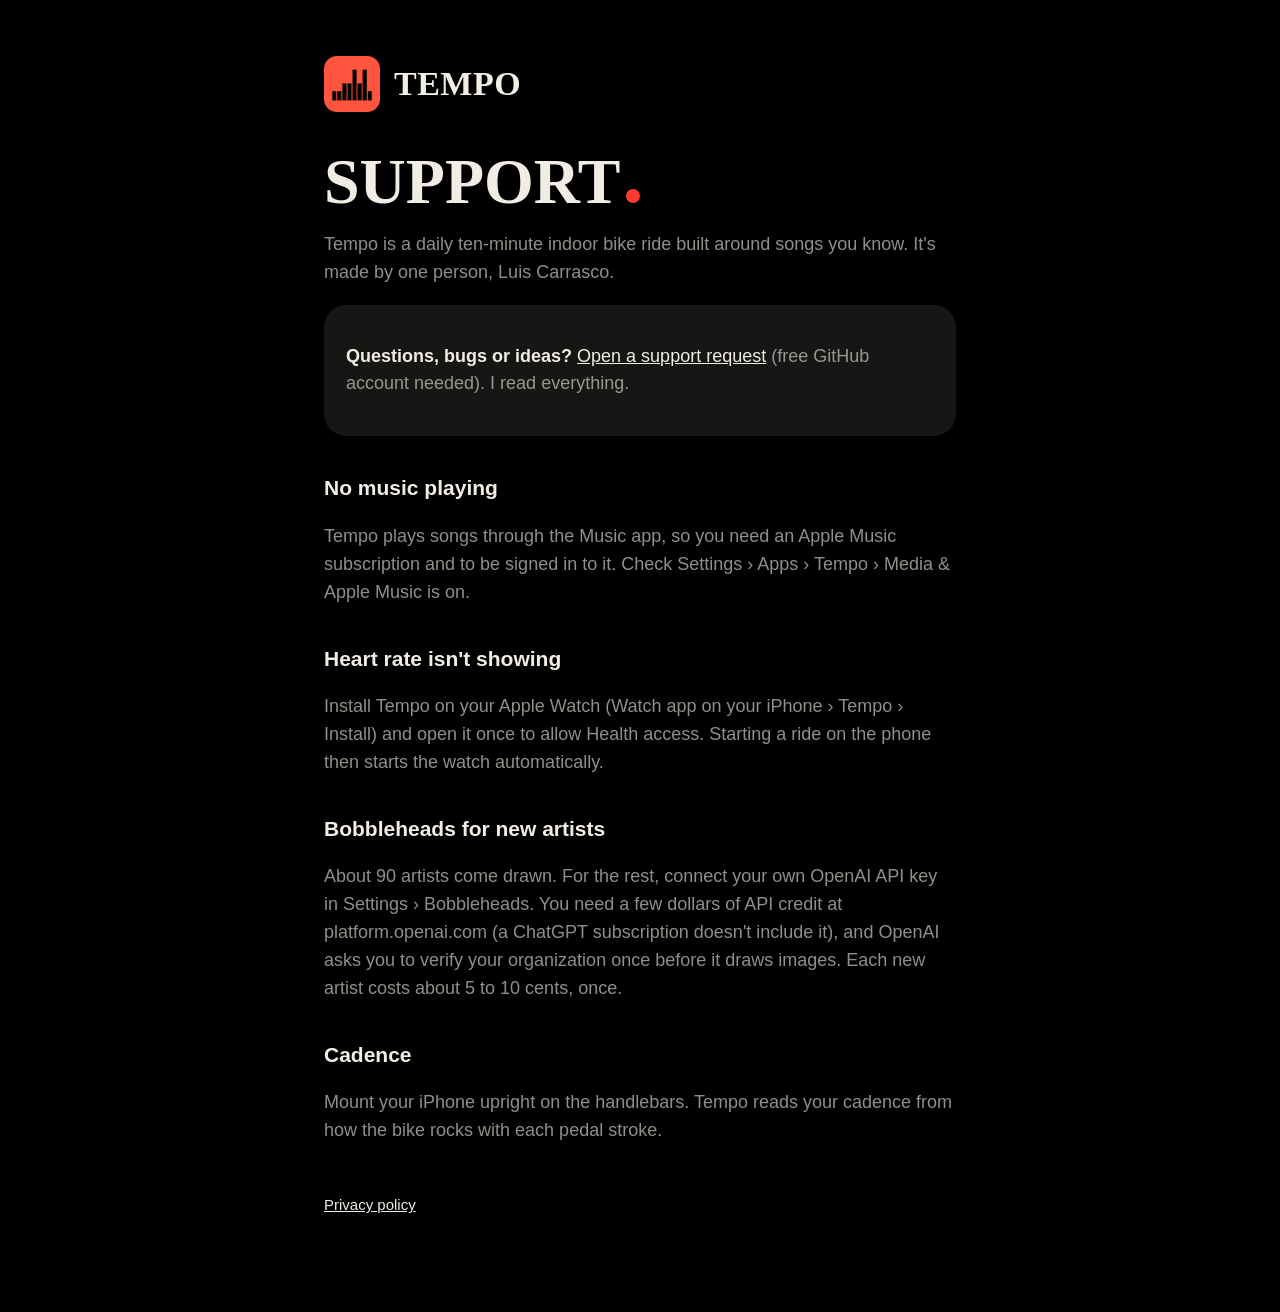
==== index.html @ 19a112bc "Tempo support and privacy pages Co-Authored-By: Claude Opus 5.5 <noreply@anthropic.com>" ====
<!doctype html>
<html lang="en">
<head>
<meta charset="utf-8"><meta name="viewport" content="width=device-width, initial-scale=1">
<title>Tempo · Support</title>
<link rel="icon" href="favicon.png"><link rel="stylesheet" href="style.css">
</head>
<body><main>
<a class="brand" href="./"><img src="icon.png" alt=""><span>TEMPO</span></a>
<h1>Support</h1>
<p>Tempo is a daily ten-minute indoor bike ride built around songs you know. It's made by one person, Luis Carrasco.</p>

<div class="card">
<p><strong>Questions, bugs or ideas?</strong> <a href="https://github.com/luiscarrascob/tempo-app/issues/new">Open a support request</a> (free GitHub account needed). I read everything.</p>
</div>

<h2>No music playing</h2>
<p>Tempo plays songs through the Music app, so you need an Apple Music subscription and to be signed in to it. Check Settings › Apps › Tempo › Media &amp; Apple Music is on.</p>

<h2>Heart rate isn't showing</h2>
<p>Install Tempo on your Apple Watch (Watch app on your iPhone › Tempo › Install) and open it once to allow Health access. Starting a ride on the phone then starts the watch automatically.</p>

<h2>Bobbleheads for new artists</h2>
<p>About 90 artists come drawn. For the rest, connect your own OpenAI API key in Settings › Bobbleheads. You need a few dollars of API credit at platform.openai.com (a ChatGPT subscription doesn't include it), and OpenAI asks you to verify your organization once before it draws images. Each new artist costs about 5 to 10 cents, once.</p>

<h2>Cadence</h2>
<p>Mount your iPhone upright on the handlebars. Tempo reads your cadence from how the bike rocks with each pedal stroke.</p>

<div class="links"><a href="privacy.html">Privacy policy</a></div>
</main></body>
</html>
---- style.css ----
:root { --paper: #F1EDE4; --dim: rgba(241,237,228,.6); --red: #FF3B2F; }
* { box-sizing: border-box; }
body { margin: 0; background: #000; color: var(--paper); font: 18px/1.55 -apple-system, BlinkMacSystemFont, "SF Pro Text", Helvetica, sans-serif; }
main { max-width: 680px; margin: 0 auto; padding: 56px 24px 96px; }
.brand { display: flex; align-items: center; gap: 14px; text-decoration: none; color: inherit; margin-bottom: 40px; }
.brand img { width: 56px; height: 56px; border-radius: 13px; }
.brand span { font: 900 34px/1 -apple-system; font-stretch: condensed; letter-spacing: .5px; }
h1 { font: 900 64px/0.95 -apple-system; font-stretch: condensed; text-transform: uppercase; margin: 0 0 18px; }
h1::after { content: ""; display: inline-block; width: 14px; height: 14px; border-radius: 50%; background: var(--red); margin-left: 6px; }
h2 { font-size: 21px; margin: 36px 0 8px; }
p, li { color: var(--dim); }
strong { color: var(--paper); }
a { color: var(--paper); }
.card { background: #161615; border-radius: 22px; padding: 20px 22px; margin: 18px 0; }
.links { display: flex; gap: 18px; margin-top: 48px; font-size: 15px; }
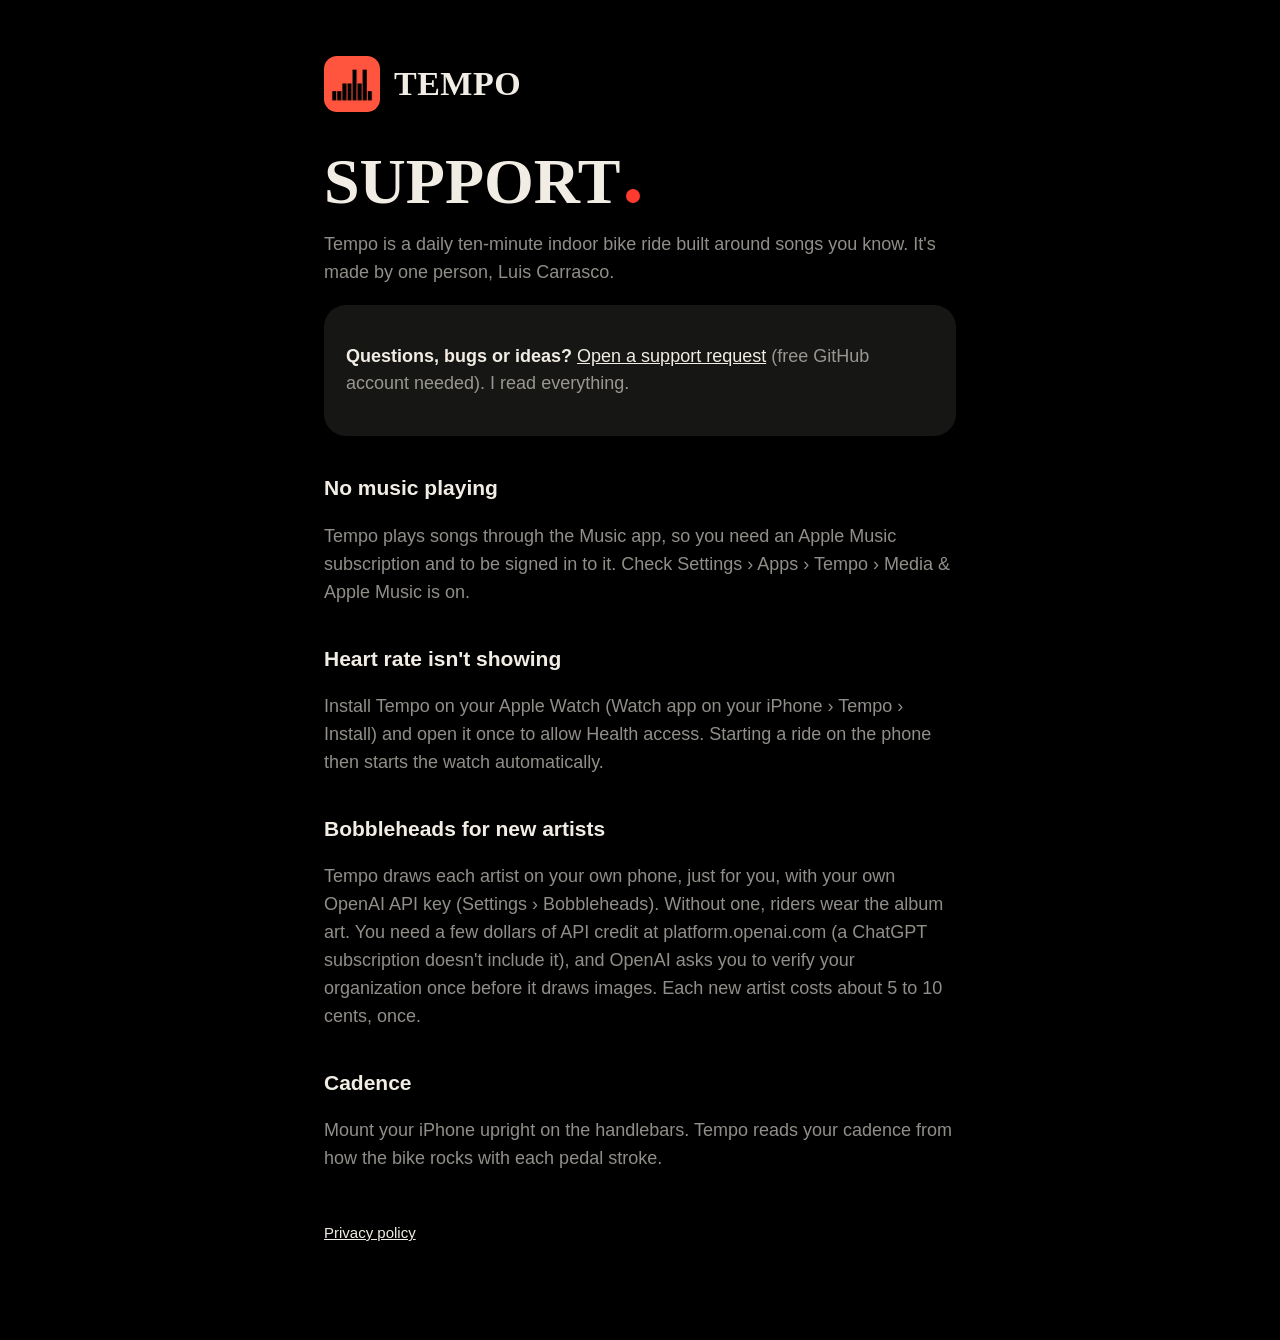
==== commit 5f5cca96: "Support page: artists are drawn on your phone Co-Authored-By: Claude Opus 5.5 <noreply@anthropic.com" ====
--- a/index.html
+++ b/index.html
@@ -21,7 +21,7 @@
 <p>Install Tempo on your Apple Watch (Watch app on your iPhone › Tempo › Install) and open it once to allow Health access. Starting a ride on the phone then starts the watch automatically.</p>
 
 <h2>Bobbleheads for new artists</h2>
-<p>About 90 artists come drawn. For the rest, connect your own OpenAI API key in Settings › Bobbleheads. You need a few dollars of API credit at platform.openai.com (a ChatGPT subscription doesn't include it), and OpenAI asks you to verify your organization once before it draws images. Each new artist costs about 5 to 10 cents, once.</p>
+<p>Tempo draws each artist on your own phone, just for you, with your own OpenAI API key (Settings › Bobbleheads). Without one, riders wear the album art. You need a few dollars of API credit at platform.openai.com (a ChatGPT subscription doesn't include it), and OpenAI asks you to verify your organization once before it draws images. Each new artist costs about 5 to 10 cents, once.</p>
 
 <h2>Cadence</h2>
 <p>Mount your iPhone upright on the handlebars. Tempo reads your cadence from how the bike rocks with each pedal stroke.</p>
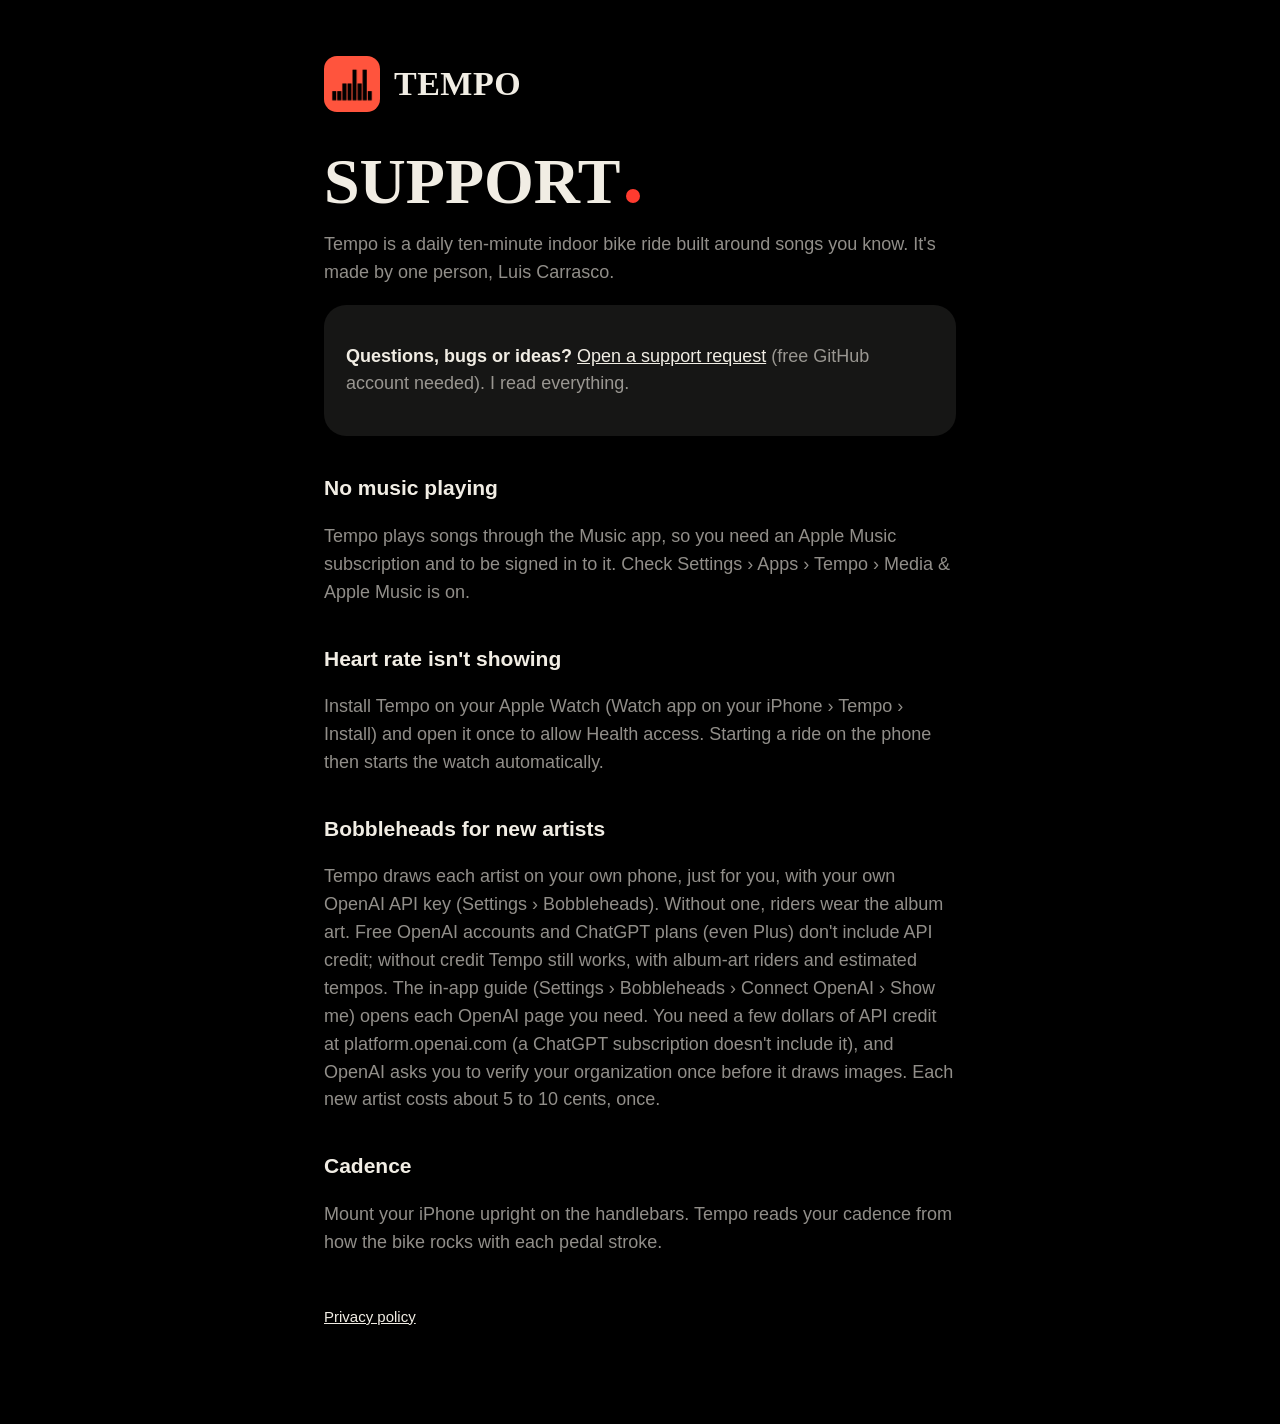
==== commit 950b790e: "Support: free accounts and the key guide Co-Authored-By: Claude Opus 5.5 <noreply@anthropic.com>" ====
--- a/index.html
+++ b/index.html
@@ -21,7 +21,7 @@
 <p>Install Tempo on your Apple Watch (Watch app on your iPhone › Tempo › Install) and open it once to allow Health access. Starting a ride on the phone then starts the watch automatically.</p>
 
 <h2>Bobbleheads for new artists</h2>
-<p>Tempo draws each artist on your own phone, just for you, with your own OpenAI API key (Settings › Bobbleheads). Without one, riders wear the album art. You need a few dollars of API credit at platform.openai.com (a ChatGPT subscription doesn't include it), and OpenAI asks you to verify your organization once before it draws images. Each new artist costs about 5 to 10 cents, once.</p>
+<p>Tempo draws each artist on your own phone, just for you, with your own OpenAI API key (Settings › Bobbleheads). Without one, riders wear the album art. Free OpenAI accounts and ChatGPT plans (even Plus) don't include API credit; without credit Tempo still works, with album-art riders and estimated tempos. The in-app guide (Settings › Bobbleheads › Connect OpenAI › Show me) opens each OpenAI page you need. You need a few dollars of API credit at platform.openai.com (a ChatGPT subscription doesn't include it), and OpenAI asks you to verify your organization once before it draws images. Each new artist costs about 5 to 10 cents, once.</p>
 
 <h2>Cadence</h2>
 <p>Mount your iPhone upright on the handlebars. Tempo reads your cadence from how the bike rocks with each pedal stroke.</p>
